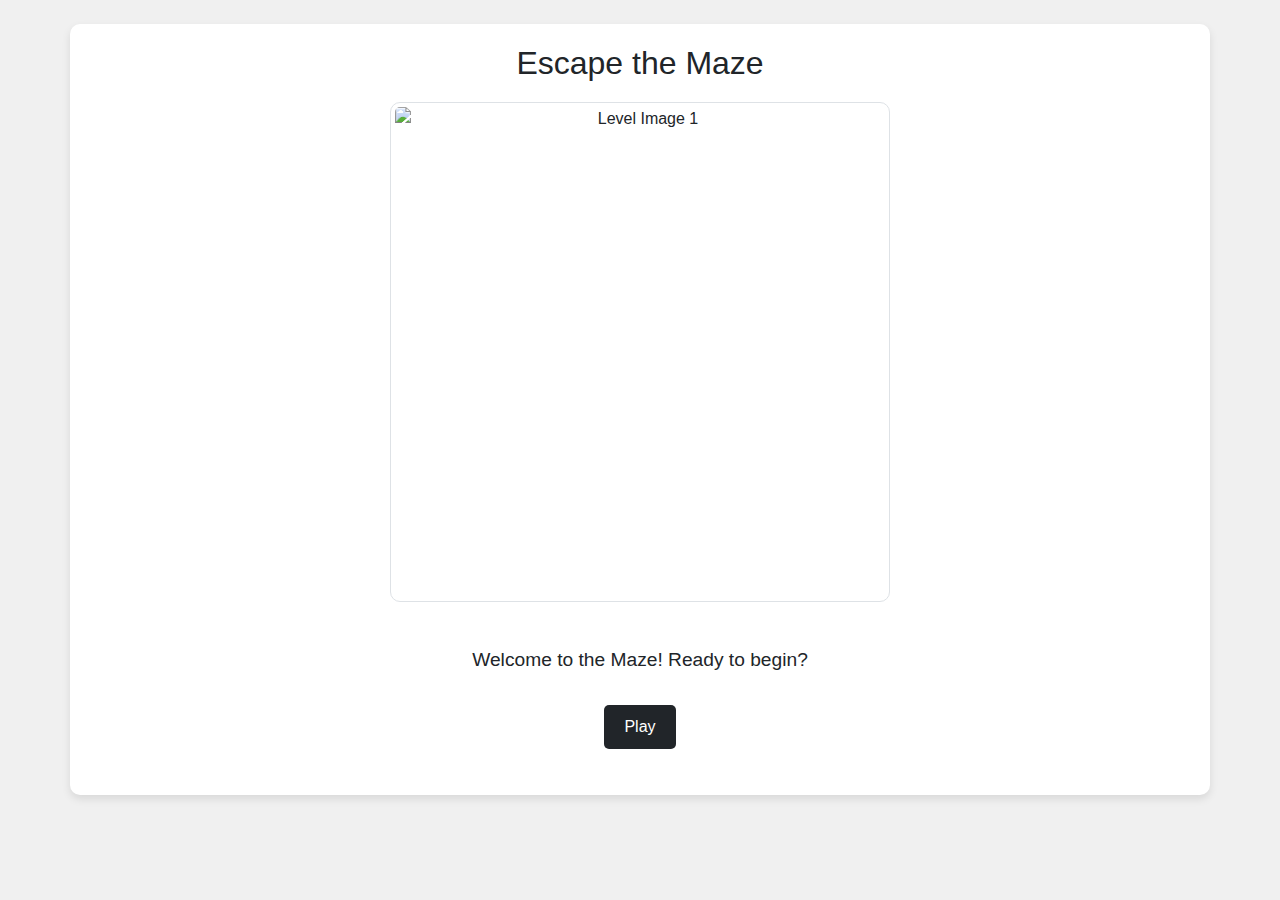
==== index.html @ b2ec731b "bootstrap" ====
<!DOCTYPE html>
<html lang="en">
<head>
    <meta charset="UTF-8">
    <meta name="viewport" content="width=device-width, initial-scale=1.0">
    <title>Escape the Maze</title>

    <!-- Include Bootstrap CSS -->
    <link rel="stylesheet" href="https://cdn.jsdelivr.net/npm/bootstrap@5.3.3/dist/css/bootstrap.min.css">

    <!-- Your custom styles -->
    <link rel="stylesheet" href="assets/style.css">
</head>
<body>
    <div class="container text-center my-4">
        <h1>Escape the Maze</h1>

        <!-- Maze images area, flexbox used for centering -->
        <div id="maze-image" class="d-flex justify-content-center mb-4">
            <img id="level-img1" src="assets/images/entrance.jpg" class="img-thumbnail" alt="Level Image 1">
            <img id="level-img2" src="" class="img-thumbnail" alt="Level Image 2" style="display: none;"> <!-- Hidden by default for entrance -->
        </div>

        <!-- Prompt area -->
        <div id="prompt" class="mb-3">
            <p id="game-prompt">Welcome to the Maze! Ready to begin?</p>
        </div>

        <!-- Choices and buttons section -->
        <div id="choices" class="d-flex justify-content-center gap-2">
            <!-- Play Button -->
            <button class="btn btn-dark" onclick="startGame()">Play</button>
        </div>

        <!-- Message area -->
        <div id="message" class="mt-3 text-danger"></div>
    </div>

    <!-- Include your custom JavaScript -->
    <script src="assets/script.js"></script>

    <!-- Bootstrap JS (with Popper for modals, tooltips, etc.) -->
    <script src="https://cdn.jsdelivr.net/npm/bootstrap@5.3.3/dist/js/bootstrap.bundle.min.js"></script>
</body>
</html>
---- assets/style.css ----
body {
    font-family: Arial, sans-serif;
    text-align: center;
    background-color: #f0f0f0;
    padding: 0;
    margin: 0;
}

.container {
    margin: 0 auto;
    padding: 20px;
    background-color: white;
    border-radius: 10px;
    box-shadow: 0 4px 8px rgba(0, 0, 0, 0.1);
}

h1 {
    font-size: 2em;
    margin-bottom: 20px;
}

#maze-image img {
    display: inline-flex;
    flex-wrap: wrap;
    max-width: 100%;
    height: 500px;
    width: 500px;
    border-radius: 10px;
    margin-bottom: 20px;
}

#prompt p {
    font-size: 1.2em;
    margin-bottom: 20px;
}

#choices button {
    font-size: 1em;
    padding: 10px 20px;
    margin: 10px;
    cursor: pointer;
    border: none;
    border-radius: 5px;
}

#choices button:hover {
    background-color: #45a049;
}

#message {
    font-size: 1.2em;
    color: red;
    margin-top: 20px;
}

/*Larger than Ipad Screen*/
@media screen and (max-width: 991px) {
    .container {
      width: 100%;
      padding: 1rem;
    }


#maze-image img {
    display: inline-flex;
    flex-wrap: wrap;
    max-width: 100%;
    height: 300px;
    width: 300px;
    border-radius: 10px;
    margin-bottom: 20px;
}
#message {
    font-size: 1.2em;
    color: red;
    margin-top: 20px;
}
}



/*Ipad Screen*/
@media screen and (max-width: 768px) {
    .container {
      width: 100%;
      padding: 1rem;
    }


#maze-image img {
    display: inline-flex;
    flex-wrap: wrap;
    max-width: 100%;
    height: 200px;
    width: 200px;
    border-radius: 10px;
    margin-bottom: 20px;
}
#message {
    font-size: 1.2em;
    color: red;
    margin-top: 20px;
}
}


/*Mobile Screen*/
@media screen and (max-width: 480px) {
    .container {
      width: 100%;
      padding: 1rem;
    }


#maze-image img {
    display: inline-flex;
    flex-wrap: wrap;
    max-width: 100%;
    height: 130px;
    width: 130px;
    border-radius: 10px;
    margin-bottom: 20px;
}
#message {
    font-size: 1.2em;
    color: red;
    margin-top: 20px;
}
}
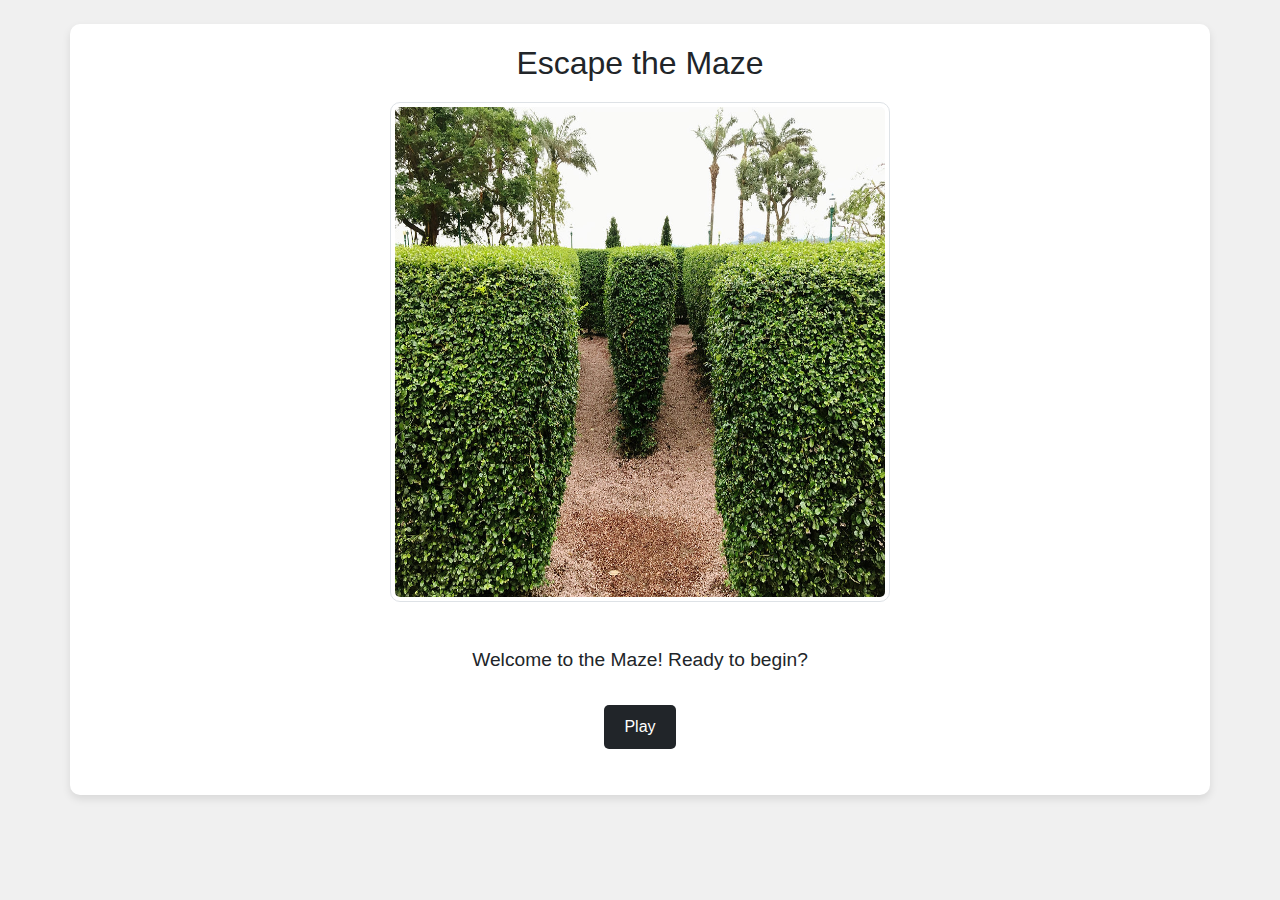
==== commit 4fdf2282: "images" ====
--- a/index.html
+++ b/index.html
@@ -17,7 +17,7 @@
 
         <!-- Maze images area, flexbox used for centering -->
         <div id="maze-image" class="d-flex justify-content-center mb-4">
-            <img id="level-img1" src="assets/images/entrance.jpg" class="img-thumbnail" alt="Level Image 1">
+            <img id="level-img1" src="images/entrance.jpg" class="img-thumbnail" alt="Level Image 1">
             <img id="level-img2" src="" class="img-thumbnail" alt="Level Image 2" style="display: none;"> <!-- Hidden by default for entrance -->
         </div>
 
